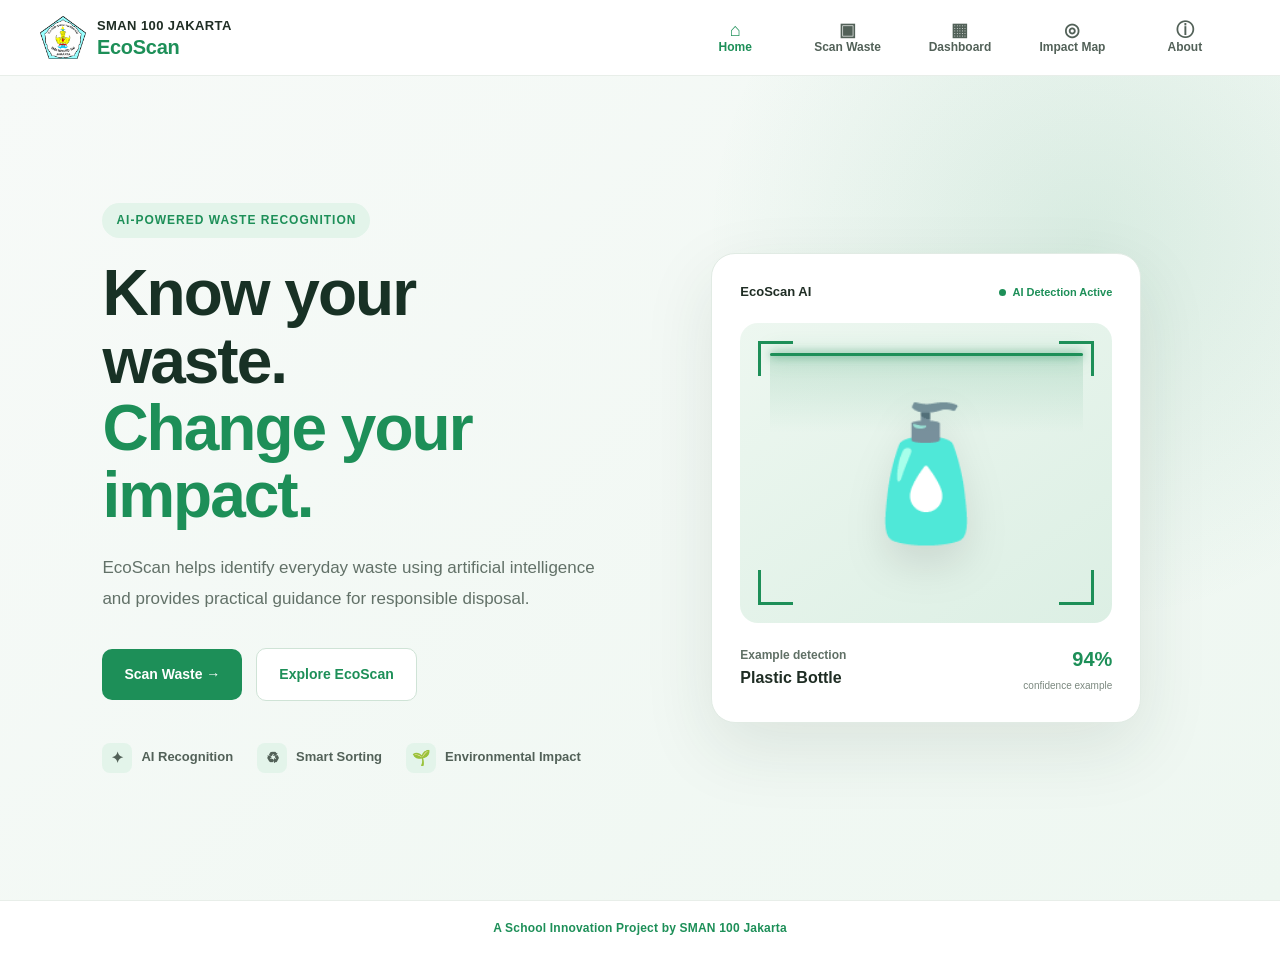
==== index.html @ 2c8e3aa4 "Prepare EcoScan for GitHub Pages" ====
<!DOCTYPE html>
<html lang="en">

<head>

    <meta charset="UTF-8">

    <meta
        name="viewport"
        content="width=device-width, initial-scale=1.0"
    >

    <meta
        name="description"
        content="EcoScan is an AI-powered waste identification project by SMAN 100 Jakarta."
    >

    <link
        rel="icon"
        type="image/png"
        href="images/sman100-logo.png"
    >

    <link
        rel="stylesheet"
        href="css/style.css?v=20260929-nav-global"
    >

    <title>
        EcoScan — SMAN 100 Jakarta
    </title>

</head>


<body>


    <!-- =====================================================
         NAVBAR
    ====================================================== -->

    <nav>

        <a
            href="index.html"
            class="brand"
        >

            <img
                src="images/sman100-logo.png"
                alt="SMAN 100 Jakarta Logo"
                class="school-logo"
                onerror="this.style.visibility='hidden';"
            >

            <div class="brand-text">

                <div class="school-name">
                    SMAN 100 JAKARTA
                </div>

                <div class="eco-name">
                    EcoScan
                </div>

            </div>

        </a>


        <ul class="nav-links">

            <li>
                <a
                    href="index.html"
                    class="active"
                >
                    Home
                </a>
            </li>

            <li>
                <a href="scan.html">
                    Scan Waste
                </a>
            </li>

            <li>
                <a href="dashboard.html">
                    Dashboard
                </a>
            </li>

            <li>
                <a href="map.html">
                    Impact Map
                </a>
            </li>

            <li>
                <a href="about.html">
                    About
                </a>
            </li>

        </ul>

    </nav>


    <!-- =====================================================
         MAIN
    ====================================================== -->

    <main>


        <!-- =================================================
             HERO
        ================================================== -->

        <section class="hero">

            <div class="hero-container">


                <!-- LEFT SIDE -->

                <div class="hero-content">


                    <div class="hero-badge">
                        AI-POWERED WASTE RECOGNITION
                    </div>


                    <h1>
                        Know your waste.
                        <br>
                        <span>
                            Change your impact.
                        </span>
                    </h1>


                    <p class="hero-description">
                        EcoScan helps identify everyday waste
                        using artificial intelligence and provides
                        practical guidance for responsible disposal.
                    </p>


                    <div class="hero-buttons">

                        <a
                            href="scan.html"
                            class="primary-button"
                        >
                            Scan Waste →
                        </a>

                        <a
                            href="about.html"
                            class="secondary-button"
                        >
                            Explore EcoScan
                        </a>

                    </div>


                    <div class="hero-features">


                        <div class="hero-feature">

                            <div class="hero-feature-icon">
                                ✦
                            </div>

                            <span>
                                AI Recognition
                            </span>

                        </div>


                        <div class="hero-feature">

                            <div class="hero-feature-icon">
                                ♻
                            </div>

                            <span>
                                Smart Sorting
                            </span>

                        </div>


                        <div class="hero-feature">

                            <div class="hero-feature-icon">
                                🌱
                            </div>

                            <span>
                                Environmental Impact
                            </span>

                        </div>


                    </div>

                </div>


                <!-- =================================================
                     RIGHT SCANNER
                ================================================== -->

                <div class="hero-visual">

                    <div class="scanner-card">


                        <div class="scanner-top">

                            <div class="scanner-title">
                                EcoScan AI
                            </div>

                            <div class="scanner-status">

                                <span class="status-dot"></span>

                                AI Detection Active

                            </div>

                        </div>


                        <div class="scanner-image">


                            <!-- SCANNING CORNERS -->

                            <div
                                class="scan-corner top-left"
                            ></div>

                            <div
                                class="scan-corner top-right"
                            ></div>

                            <div
                                class="scan-corner bottom-left"
                            ></div>

                            <div
                                class="scan-corner bottom-right"
                            ></div>


                            <!-- ANIMATED SCAN LINE -->

                            <div class="scan-line"></div>


                            <!-- GLOW EFFECT -->

                            <div class="scan-glow"></div>


                            <!-- OBJECT -->

                            <div class="scanner-object">
                                🧴
                            </div>


                        </div>


                        <div class="scanner-result">


                            <div>

                                <div class="scanner-label">
                                    Example detection
                                </div>

                                <div class="scanner-value">
                                    Plastic Bottle
                                </div>

                            </div>


                            <div class="confidence">

                                <div class="confidence-value">
                                    94%
                                </div>

                                <div class="confidence-label">
                                    confidence example
                                </div>

                            </div>


                        </div>


                    </div>

                </div>


            </div>

        </section>


        <!-- =================================================
             SCHOOL PROJECT
        ================================================== -->

        <div class="school-project">

            A School Innovation Project by
            SMAN 100 Jakarta

        </div>


    </main>


</body>

</html>
---- css/style.css ----
* {
    margin: 0;
    padding: 0;
    box-sizing: border-box;
}

html {
    scroll-behavior: smooth;
}

body {
    font-family: Arial, Helvetica, sans-serif;
    background: #f7faf8;
    color: #1f2d24;
    line-height: 1.6;
}

a {
    text-decoration: none;
    color: inherit;
}

button {
    font-family: inherit;
}


/* =========================================================
   NAVBAR
========================================================= */

nav {
    width: 100%;
    min-height: 76px;

    background: #ffffff;
    border-bottom: 1px solid #e8eee9;

    display: flex;
    align-items: center;
    justify-content: space-between;

    padding: 0 40px;

    position: sticky;
    top: 0;
    z-index: 1000;
}


/* =========================================================
   BRAND
========================================================= */

.brand {
    display: flex;
    align-items: center;
    gap: 11px;

    flex-shrink: 0;
    text-decoration: none;
}

.school-logo {
    width: 46px;
    height: 46px;

    object-fit: contain;
    display: block;
}

.brand-text {
    display: flex;
    flex-direction: column;
    justify-content: center;

    line-height: 1;
}

.school-name {
    font-family: Arial, Helvetica, sans-serif;

    font-size: 13px;
    font-weight: 800;

    letter-spacing: 0.4px;

    color: #1f2d24;

    white-space: nowrap;
}

.eco-name {
    font-family: Arial, Helvetica, sans-serif;

    font-size: 20px;
    font-weight: 800;

    letter-spacing: -0.3px;

    color: #1d8f58;

    margin-top: 5px;

    white-space: nowrap;
}


/* =========================================================
   NAVIGATION
========================================================= */

.nav-links {
    display: grid;
    align-items: center;
    grid-template-columns: repeat(5, minmax(0, 1fr));
    width: min(100%, 560px);
    gap: 2px;

    list-style: none;

    margin: 0;
    padding: 0;
}

.nav-links li {
    list-style: none;
    margin: 0;
    padding: 0;
}

.nav-links a {
    font-family: Arial, Helvetica, sans-serif;
    min-height: 48px;
    display: flex;
    flex-direction: column;
    align-items: center;
    justify-content: center;
    gap: 2px;
    padding: 4px 1px;
    font-size: 12px;
    font-weight: 600;
    line-height: 1.15;
    color: #526158;
    text-decoration: none;
    text-align: center;
    transition: color 0.2s ease;
}

.nav-links a::before {
    font-size: 18px;
    line-height: 1;
}

.nav-links a[href="index.html"]::before {
    content: "⌂";
}

.nav-links a[href="scan.html"]::before {
    content: "▣";
}

.nav-links a[href="dashboard.html"]::before {
    content: "▦";
}

.nav-links a[href="map.html"]::before {
    content: "◎";
}

.nav-links a[href="about.html"]::before {
    content: "ⓘ";
}

.nav-links a:hover {
    color: #1d8f58;
}

.nav-links a.active {
    color: #1d8f58;
    font-weight: 700;
}


/* =========================================================
   HERO
========================================================= */

.hero {
    min-height: calc(100vh - 76px);

    display: flex;
    align-items: center;

    padding: 80px 8%;

    background:
        radial-gradient(
            circle at 85% 20%,
            rgba(29, 143, 88, 0.12),
            transparent 30%
        ),
        linear-gradient(
            135deg,
            #f7faf8 0%,
            #eef7f1 100%
        );
}

.hero-container {
    width: 100%;
    max-width: 1200px;

    margin: 0 auto;

    display: grid;
    grid-template-columns: 1fr 1fr;

    gap: 70px;

    align-items: center;
}


/* =========================================================
   HERO CONTENT
========================================================= */

.hero-content {
    max-width: 620px;
}

.hero-badge {
    display: inline-flex;
    align-items: center;

    padding: 8px 14px;

    border-radius: 999px;

    background: #e3f4ea;
    color: #1d8f58;

    font-size: 12px;
    font-weight: 800;

    letter-spacing: 1px;

    margin-bottom: 22px;
}

.hero h1 {
    font-size: clamp(42px, 5vw, 70px);

    line-height: 1.05;

    letter-spacing: -2px;

    color: #183125;

    margin-bottom: 24px;
}

.hero h1 span {
    color: #1d8f58;
}

.hero-description {
    max-width: 560px;

    font-size: 17px;
    line-height: 1.8;

    color: #627168;

    margin-bottom: 34px;
}


/* =========================================================
   BUTTONS
========================================================= */

.hero-buttons {
    display: flex;
    align-items: center;

    gap: 14px;

    margin-bottom: 42px;
}

.primary-button {
    display: inline-flex;
    align-items: center;
    justify-content: center;

    padding: 14px 22px;

    background: #1d8f58;
    color: #ffffff;

    border-radius: 10px;

    font-size: 14px;
    font-weight: 700;

    transition:
        transform 0.2s ease,
        background 0.2s ease,
        box-shadow 0.2s ease;
}

.primary-button:hover {
    background: #167447;

    transform: translateY(-2px);

    box-shadow:
        0 10px 24px rgba(29, 143, 88, 0.2);
}

.secondary-button {
    display: inline-flex;
    align-items: center;
    justify-content: center;

    padding: 14px 22px;

    background: #ffffff;
    color: #1d8f58;

    border: 1px solid #cfe3d6;

    border-radius: 10px;

    font-size: 14px;
    font-weight: 700;

    transition:
        transform 0.2s ease,
        background 0.2s ease;
}

.secondary-button:hover {
    background: #f0f8f3;

    transform: translateY(-2px);
}


/* =========================================================
   FEATURES
========================================================= */

.hero-features {
    display: flex;
    flex-wrap: wrap;

    gap: 24px;
}

.hero-feature {
    display: flex;
    align-items: center;

    gap: 9px;

    color: #526158;

    font-size: 13px;
    font-weight: 600;
}

.hero-feature-icon {
    width: 30px;
    height: 30px;

    display: flex;
    align-items: center;
    justify-content: center;

    border-radius: 8px;

    background: #e3f4ea;

    font-size: 15px;
}


/* =========================================================
   SCANNER CARD
========================================================= */

.hero-visual {
    display: flex;
    justify-content: center;
    align-items: center;
}

.scanner-card {
    width: 100%;
    max-width: 430px;

    padding: 28px;

    background: #ffffff;

    border: 1px solid #e1ebe4;

    border-radius: 24px;

    box-shadow:
        0 25px 70px rgba(31, 60, 44, 0.1);

    position: relative;
}

.scanner-top {
    display: flex;
    align-items: center;
    justify-content: space-between;

    margin-bottom: 20px;
}

.scanner-title {
    font-size: 13px;
    font-weight: 800;

    color: #1f2d24;
}

.scanner-status {
    display: flex;
    align-items: center;

    gap: 6px;

    color: #1d8f58;

    font-size: 11px;
    font-weight: 700;
}

.status-dot {
    width: 7px;
    height: 7px;

    border-radius: 50%;

    background: #1d8f58;

    animation: statusPulse 1.8s infinite;
}


/* =========================================================
   SCANNER IMAGE
========================================================= */

.scanner-image {
    min-height: 300px;

    border-radius: 18px;

    background:
        linear-gradient(
            145deg,
            #edf7f0,
            #dcefe4
        );

    display: flex;
    align-items: center;
    justify-content: center;

    position: relative;

    overflow: hidden;
}


/* =========================================================
   SCANNER CORNERS
========================================================= */

.scan-corner {
    position: absolute;

    width: 35px;
    height: 35px;

    border-color: #1d8f58;
    border-style: solid;

    z-index: 5;
}

.scan-corner.top-left {
    top: 18px;
    left: 18px;

    border-width: 3px 0 0 3px;
}

.scan-corner.top-right {
    top: 18px;
    right: 18px;

    border-width: 3px 3px 0 0;
}

.scan-corner.bottom-left {
    bottom: 18px;
    left: 18px;

    border-width: 0 0 3px 3px;
}

.scan-corner.bottom-right {
    bottom: 18px;
    right: 18px;

    border-width: 0 3px 3px 0;
}


/* =========================================================
   MOVING SCAN LINE
========================================================= */

.scan-line {
    position: absolute;

    left: 8%;

    width: 84%;
    height: 3px;

    top: 10%;

    background: #1d8f58;

    border-radius: 999px;

    box-shadow:
        0 0 8px rgba(29, 143, 88, 0.8),
        0 0 20px rgba(29, 143, 88, 0.45);

    z-index: 4;

    animation:
        scanMove 2.6s ease-in-out infinite;
}


/* =========================================================
   SCAN GLOW
========================================================= */

.scan-glow {
    position: absolute;

    left: 8%;

    width: 84%;
    height: 80px;

    top: 10%;

    background:
        linear-gradient(
            to bottom,
            rgba(29, 143, 88, 0.16),
            rgba(29, 143, 88, 0)
        );

    pointer-events: none;

    z-index: 3;

    animation:
        glowMove 2.6s ease-in-out infinite;
}


/* =========================================================
   SCANNER OBJECT
========================================================= */

.scanner-object {
    position: relative;

    z-index: 2;

    font-size: 130px;

    filter:
        drop-shadow(
            0 20px 20px
            rgba(0, 0, 0, 0.1)
        );

    animation:
        objectFloat 3s ease-in-out infinite,
        objectGlow 2.6s ease-in-out infinite;
}


/* =========================================================
   SCANNER RESULT
========================================================= */

.scanner-result {
    display: flex;
    align-items: center;
    justify-content: space-between;

    margin-top: 20px;
}

.scanner-label {
    color: #607066;

    font-size: 12px;
    font-weight: 600;
}

.scanner-value {
    color: #1f2d24;

    font-size: 16px;
    font-weight: 800;
}

.confidence {
    display: flex;
    flex-direction: column;

    align-items: flex-end;

    gap: 3px;
}

.confidence-value {
    color: #1d8f58;

    font-size: 20px;
    font-weight: 800;
}

.confidence-label {
    color: #7b887f;

    font-size: 10px;
}


/* =========================================================
   PROJECT FOOTER LABEL
========================================================= */

.school-project {
    text-align: center;

    padding: 18px 20px;

    background: #ffffff;

    border-top: 1px solid #e8eee9;

    color: #1d8f58;

    font-size: 12px;
    font-weight: 700;

    letter-spacing: 0.2px;
}


/* =========================================================
   GENERAL SECTIONS
========================================================= */

section {
    width: 100%;
}

.container {
    width: 100%;
    max-width: 1200px;

    margin: 0 auto;

    padding: 80px 24px;
}

.section-title {
    font-size: 38px;

    line-height: 1.15;

    color: #1f2d24;

    margin-bottom: 14px;
}

.section-description {
    max-width: 650px;

    color: #64736a;

    font-size: 16px;

    line-height: 1.7;
}


/* =========================================================
   ANIMATIONS
========================================================= */

@keyframes scanMove {

    0% {
        top: 10%;
        opacity: 0.5;
    }

    50% {
        top: 82%;
        opacity: 1;
    }

    100% {
        top: 10%;
        opacity: 0.5;
    }
}


@keyframes glowMove {

    0% {
        top: 10%;
        opacity: 0;
    }

    50% {
        top: 25%;
        opacity: 1;
    }

    100% {
        top: 10%;
        opacity: 0;
    }
}


@keyframes objectFloat {

    0% {
        transform: translateY(0);
    }

    50% {
        transform: translateY(-7px);
    }

    100% {
        transform: translateY(0);
    }
}


@keyframes objectGlow {

    0% {
        filter:
            drop-shadow(
                0 20px 20px
                rgba(0, 0, 0, 0.1)
            );
    }

    50% {
        filter:
            drop-shadow(
                0 0 20px
                rgba(29, 143, 88, 0.35)
            )
            drop-shadow(
                0 20px 20px
                rgba(0, 0, 0, 0.08)
            );
    }

    100% {
        filter:
            drop-shadow(
                0 20px 20px
                rgba(0, 0, 0, 0.1)
            );
    }
}


@keyframes statusPulse {

    0% {
        opacity: 1;
        transform: scale(1);
    }

    50% {
        opacity: 0.45;
        transform: scale(0.75);
    }

    100% {
        opacity: 1;
        transform: scale(1);
    }
}


/* =========================================================
   TABLET
========================================================= */

@media (max-width: 900px) {

    nav {
        padding: 0 20px;
    }

    .nav-links {
        gap: 18px;
    }

    .hero {
        padding: 60px 6%;
    }

    .hero-container {
        grid-template-columns: 1fr;

        gap: 50px;
    }

    .hero-content {
        max-width: 700px;
    }

    .hero h1 {
        font-size: 52px;
    }

    .hero-visual {
        order: 2;
    }
}


/* =========================================================
   MOBILE
========================================================= */

@media (max-width: 700px) {

    nav {
        min-height: 0;
        flex-wrap: wrap;
        row-gap: 8px;
        padding: 10px 16px 8px;
    }

    .school-logo {
        width: 38px;
        height: 38px;
    }

    .school-name {
        font-size: 11px;
        letter-spacing: 0.25px;
    }

    .eco-name {
        font-size: 17px;
        margin-top: 4px;
    }

    .nav-links {
        width: 100%;
    }

    .nav-links a {
        font-size: 10px;
    }

    .hero {
        padding: 50px 20px;
    }

    .hero h1 {
        font-size: 42px;

        letter-spacing: -1.5px;
    }

    .hero-description {
        font-size: 15px;
    }

    .hero-buttons {
        flex-direction: column;

        align-items: stretch;
    }

    .primary-button,
    .secondary-button {
        width: 100%;
    }

    .hero-features {
        gap: 14px;

        flex-direction: column;
    }

    .scanner-card {
        padding: 18px;
    }

    .scanner-image {
        min-height: 240px;
    }

    .scanner-object {
        font-size: 100px;
    }

    .container {
        padding: 60px 20px;
    }

    .section-title {
        font-size: 30px;
    }
}


/* =========================================================
   SMALL MOBILE
========================================================= */

@media (max-width: 520px) {

    .brand {
        gap: 8px;
    }

    .school-logo {
        width: 34px;
        height: 34px;
    }

    .school-name {
        font-size: 9px;
    }

    .eco-name {
        font-size: 15px;
    }

    .nav-links {
        gap: 1px;
    }

    .nav-links a {
        font-size: 9px;
    }
}
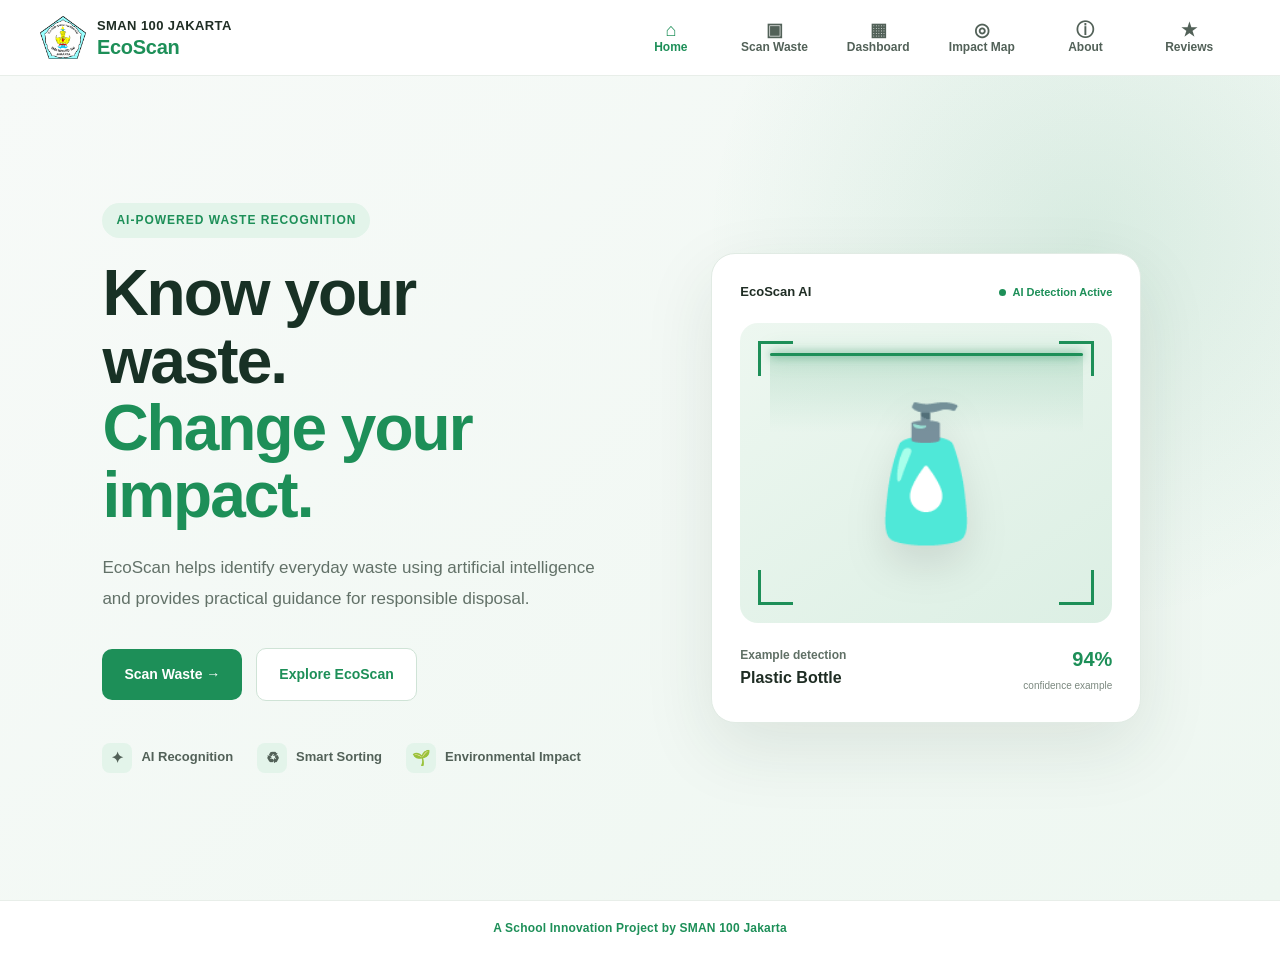
==== commit 22f68f63: "Add public EcoScan reviews Add live public review publishing and review management through Supabase," ====
--- a/index.html
+++ b/index.html
@@ -23,7 +23,7 @@
 
     <link
         rel="stylesheet"
-        href="css/style.css?v=20260929-nav-global"
+        href="css/style.css?v=20261013-reviews"
     >
 
     <title>
@@ -101,6 +101,12 @@
             <li>
                 <a href="about.html">
                     About
+                </a>
+            </li>
+
+            <li>
+                <a href="reviews.html">
+                    Reviews
                 </a>
             </li>
 
--- a/css/style.css
+++ b/css/style.css
@@ -113,8 +113,8 @@
 .nav-links {
     display: grid;
     align-items: center;
-    grid-template-columns: repeat(5, minmax(0, 1fr));
-    width: min(100%, 560px);
+    grid-template-columns: repeat(6, minmax(0, 1fr));
+    width: min(100%, 620px);
     gap: 2px;
 
     list-style: none;
@@ -170,6 +170,10 @@
 
 .nav-links a[href="about.html"]::before {
     content: "ⓘ";
+}
+
+.nav-links a[href="reviews.html"]::before {
+    content: "★";
 }
 
 .nav-links a:hover {
@@ -837,7 +841,7 @@
     }
 
     .nav-links {
-        gap: 18px;
+        gap: 3px;
     }
 
     .hero {
